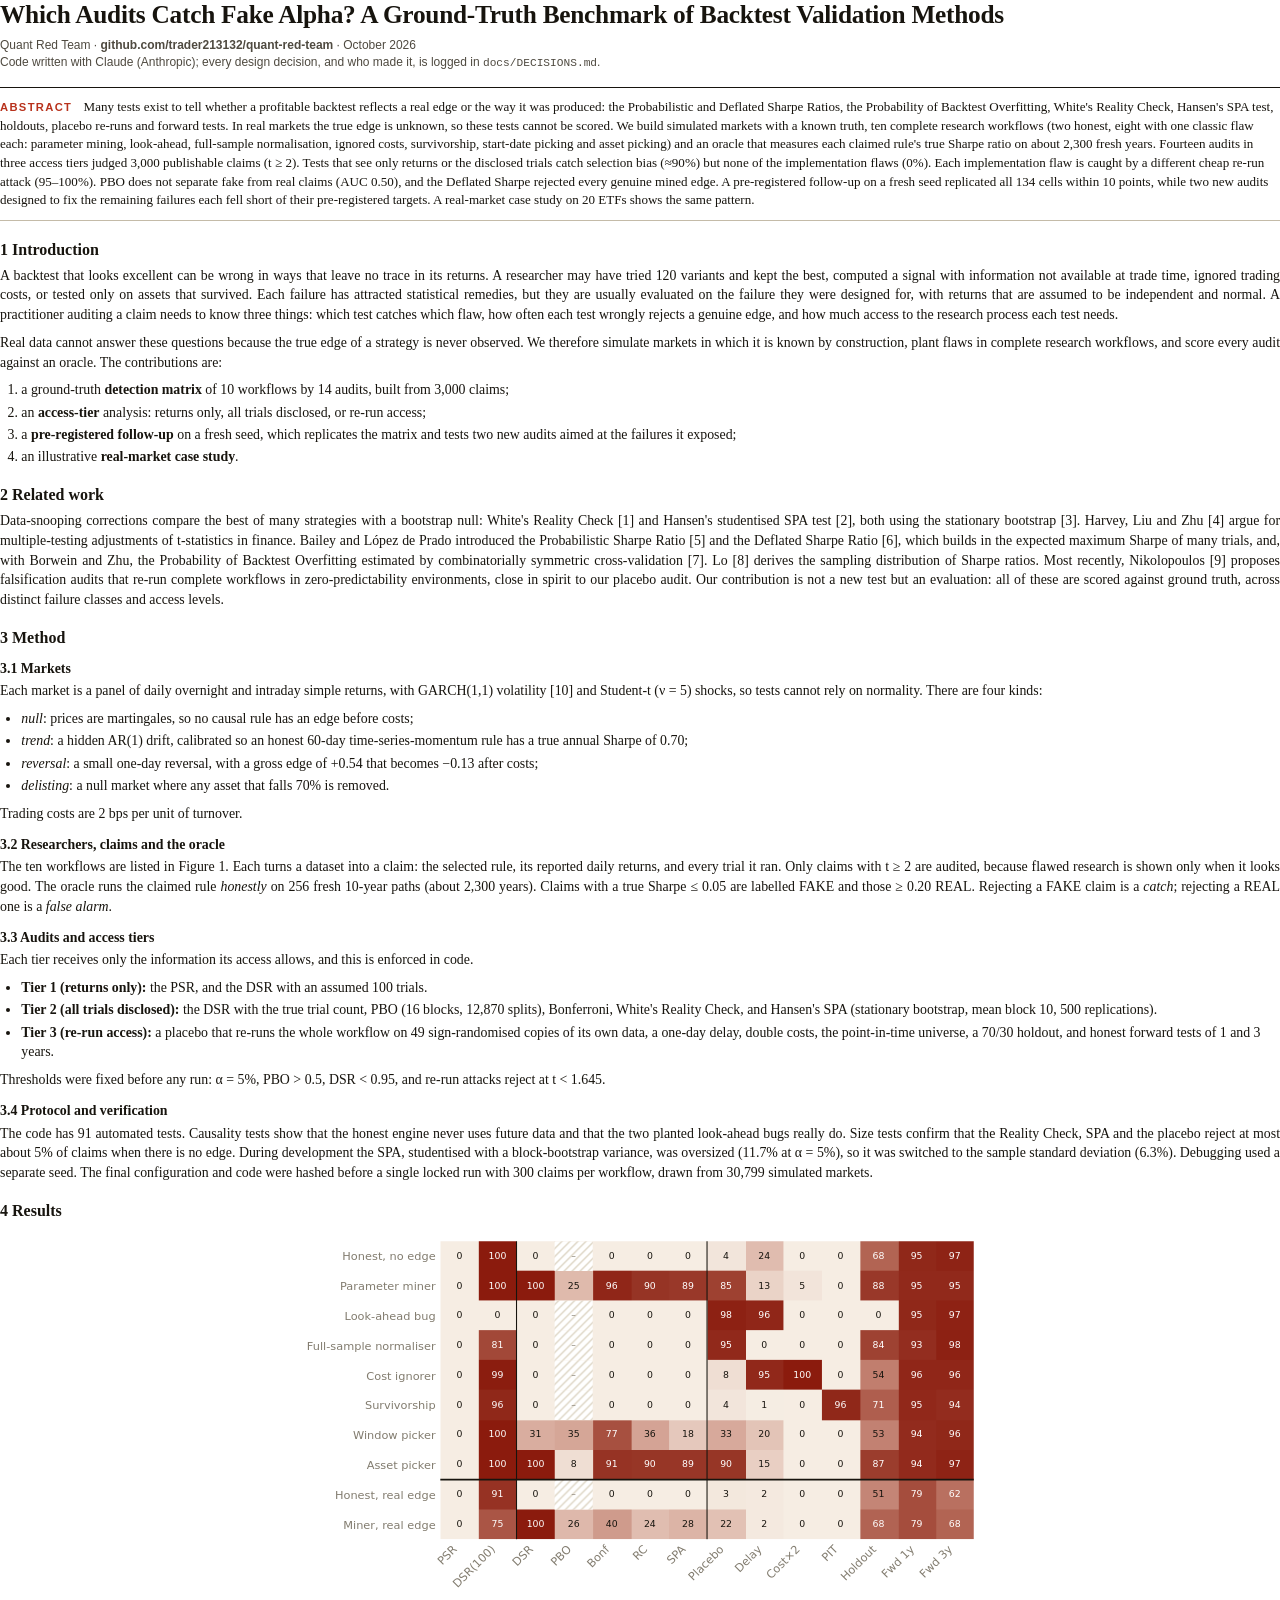
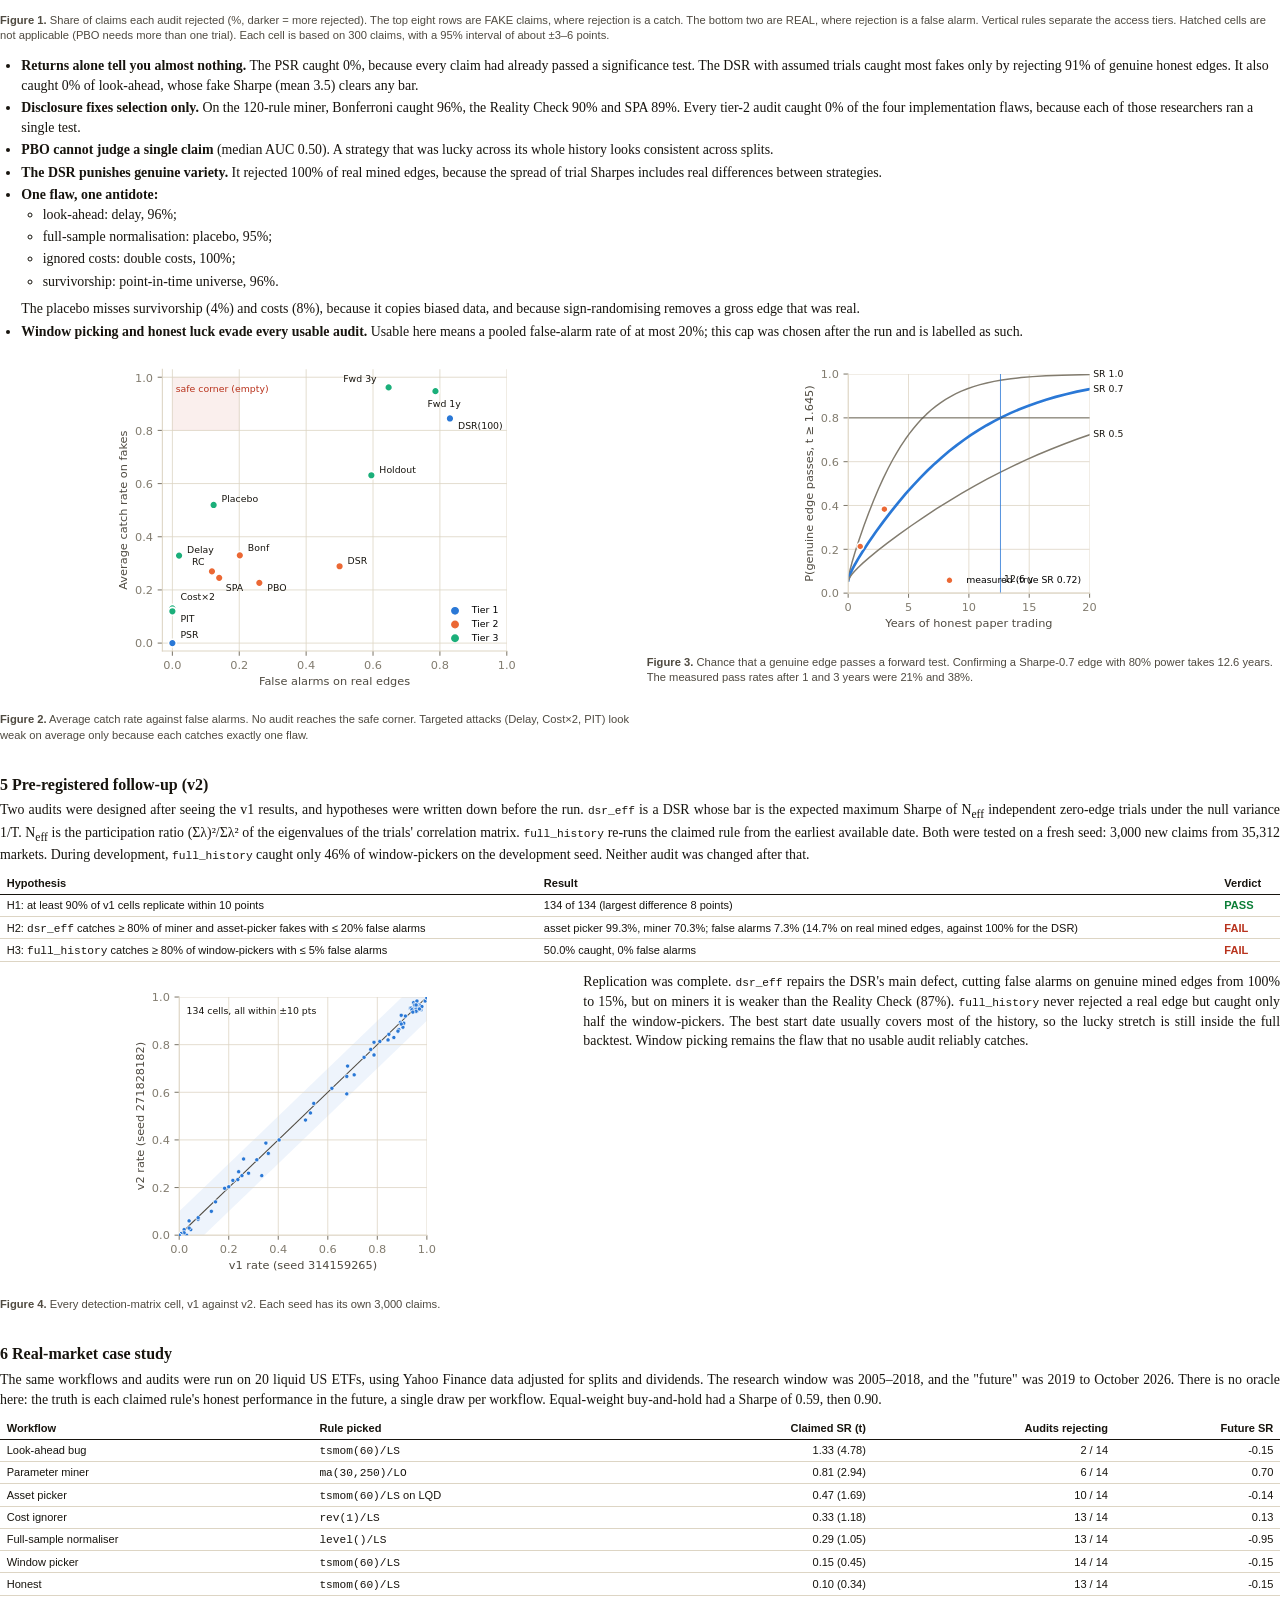
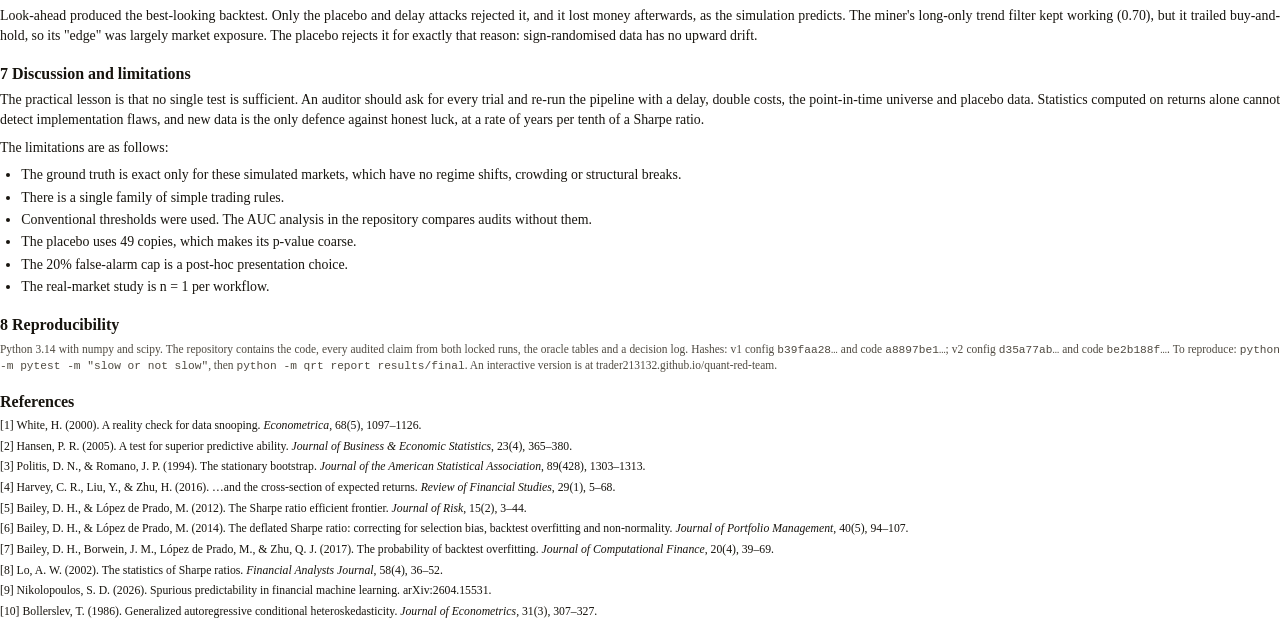
==== docs/paper/paper.html @ 7c37af07 "v2: pre-registered replication, two new audits, real-market case study, paper - v2 final run (fresh " ====
<!doctype html>
<html lang="en">
<head>
<meta charset="utf-8">
<title>Which Audits Catch Fake Alpha? A Ground-Truth Benchmark of Backtest Validation Methods</title>
<style>
  @page { size: A4; margin: 17mm 17mm 18mm; }
  * { box-sizing: border-box; }
  body { font: 10.4pt/1.42 Georgia, "Times New Roman", serif; color: #17140e; margin: 0; }
  h1 { font: 700 19pt/1.15 Georgia, serif; margin: 0 0 6pt; letter-spacing: -.01em; }
  .meta { font: 9pt/1.4 "Segoe UI", Arial, sans-serif; color: #4f4a40; margin-bottom: 12pt; }
  .abstract { border-top: 1.2pt solid #17140e; border-bottom: .6pt solid #c4bba8; padding: 8pt 0; margin: 0 0 12pt; font-size: 9.8pt; }
  .abstract b { font-family: "Segoe UI", Arial, sans-serif; font-size: 8.4pt; letter-spacing: .12em; text-transform: uppercase; color: #b8321c; margin-right: 6pt; }
  h2 { font: 700 12pt/1.2 Georgia, serif; margin: 14pt 0 5pt; break-after: avoid; }
  h3 { font: 700 10.4pt/1.2 Georgia, serif; margin: 10pt 0 3pt; break-after: avoid; }
  p { margin: 0 0 6pt; text-align: justify; hyphens: auto; }
  ul, ol { margin: 0 0 6pt 16pt; padding: 0; } li { margin-bottom: 2pt; }
  table { border-collapse: collapse; width: 100%; font: 8.3pt/1.3 "Segoe UI", Arial, sans-serif; margin: 4pt 0 8pt; break-inside: avoid; }
  th, td { padding: 2.6pt 5pt; border-bottom: .5pt solid #ddd5c4; text-align: left; vertical-align: top; }
  thead th { border-bottom: 1pt solid #17140e; font-weight: 600; }
  td.r, th.r { text-align: right; font-variant-numeric: tabular-nums; }
  figure { margin: 6pt 0 10pt; break-inside: avoid; text-align: center; }
  figure img { max-width: 100%; }
  figcaption { font: 8.4pt/1.35 "Segoe UI", Arial, sans-serif; color: #4f4a40; text-align: left; margin-top: 3pt; }
  .row { display: flex; gap: 10pt; align-items: flex-start; } .row figure { flex: 1; }
  code { font: 8.4pt Consolas, monospace; }
  .pass { color: #0a7d36; font-weight: 700; } .fail { color: #b8321c; font-weight: 700; }
  .refs p { text-align: left; font-size: 8.8pt; margin-bottom: 3pt; padding-left: 14pt; text-indent: -14pt; }
  .small { font-size: 8.6pt; color: #4f4a40; }
</style>
</head>
<body>

<h1>Which Audits Catch Fake Alpha? A Ground-Truth Benchmark of Backtest Validation Methods</h1>
<div class="meta">Quant Red Team · <b>github.com/trader213132/quant-red-team</b> · October 2026<br>
Code written with Claude (Anthropic); every design decision, and who made it, is logged in <code>docs/DECISIONS.md</code>.</div>

<div class="abstract"><b>Abstract</b>
Many tests exist to tell whether a profitable backtest reflects a real edge or the way it was produced: the Probabilistic and Deflated Sharpe Ratios, the Probability of Backtest Overfitting, White's Reality Check, Hansen's SPA test, holdouts, placebo re-runs and forward tests. In real markets the true edge is unknown, so these tests cannot be scored. We build simulated markets with a known truth, ten complete research workflows (two honest, eight with one classic flaw each: parameter mining, look-ahead, full-sample normalisation, ignored costs, survivorship, start-date picking and asset picking) and an oracle that measures each claimed rule's true Sharpe ratio on about 2,300 fresh years. Fourteen audits in three access tiers judged 3,000 publishable claims (t ≥ 2). Tests that see only returns or the disclosed trials catch selection bias (≈90%) but none of the implementation flaws (0%). Each implementation flaw is caught by a different cheap re-run attack (95–100%). PBO does not separate fake from real claims (AUC 0.50), and the Deflated Sharpe rejected every genuine mined edge. A pre-registered follow-up on a fresh seed replicated all 134 cells within 10 points, while two new audits designed to fix the remaining failures each fell short of their pre-registered targets. A real-market case study on 20 ETFs shows the same pattern.</div>

<h2>1 Introduction</h2>
<p>A backtest that looks excellent can be wrong in ways that leave no trace in its returns. A researcher may have tried 120 variants and kept the best, computed a signal with information not available at trade time, ignored trading costs, or tested only on assets that survived. Each failure has attracted statistical remedies, but they are usually evaluated on the failure they were designed for, with returns that are assumed to be independent and normal. A practitioner auditing a claim needs to know three things: which test catches which flaw, how often each test wrongly rejects a genuine edge, and how much access to the research process each test needs.</p>
<p>Real data cannot answer these questions because the true edge of a strategy is never observed. We therefore simulate markets in which it is known by construction, plant flaws in complete research workflows, and score every audit against an oracle. The contributions are:</p>
<ol>
<li>a ground-truth <b>detection matrix</b> of 10 workflows by 14 audits, built from 3,000 claims;</li>
<li>an <b>access-tier</b> analysis: returns only, all trials disclosed, or re-run access;</li>
<li>a <b>pre-registered follow-up</b> on a fresh seed, which replicates the matrix and tests two new audits aimed at the failures it exposed;</li>
<li>an illustrative <b>real-market case study</b>.</li>
</ol>

<h2>2 Related work</h2>
<p>Data-snooping corrections compare the best of many strategies with a bootstrap null: White's Reality Check [1] and Hansen's studentised SPA test [2], both using the stationary bootstrap [3]. Harvey, Liu and Zhu [4] argue for multiple-testing adjustments of t-statistics in finance. Bailey and López de Prado introduced the Probabilistic Sharpe Ratio [5] and the Deflated Sharpe Ratio [6], which builds in the expected maximum Sharpe of many trials, and, with Borwein and Zhu, the Probability of Backtest Overfitting estimated by combinatorially symmetric cross-validation [7]. Lo [8] derives the sampling distribution of Sharpe ratios. Most recently, Nikolopoulos [9] proposes falsification audits that re-run complete workflows in zero-predictability environments, close in spirit to our placebo audit. Our contribution is not a new test but an evaluation: all of these are scored against ground truth, across distinct failure classes and access levels.</p>

<h2>3 Method</h2>
<h3>3.1 Markets</h3>
<p>Each market is a panel of daily overnight and intraday simple returns, with GARCH(1,1) volatility [10] and Student-t (ν = 5) shocks, so tests cannot rely on normality. There are four kinds:</p>
<ul>
<li><i>null</i>: prices are martingales, so no causal rule has an edge before costs;</li>
<li><i>trend</i>: a hidden AR(1) drift, calibrated so an honest 60-day time-series-momentum rule has a true annual Sharpe of 0.70;</li>
<li><i>reversal</i>: a small one-day reversal, with a gross edge of +0.54 that becomes −0.13 after costs;</li>
<li><i>delisting</i>: a null market where any asset that falls 70% is removed.</li>
</ul>
<p>Trading costs are 2 bps per unit of turnover.</p>
<h3>3.2 Researchers, claims and the oracle</h3>
<p>The ten workflows are listed in Figure 1. Each turns a dataset into a claim: the selected rule, its reported daily returns, and every trial it ran. Only claims with t ≥ 2 are audited, because flawed research is shown only when it looks good. The oracle runs the claimed rule <i>honestly</i> on 256 fresh 10-year paths (about 2,300 years). Claims with a true Sharpe ≤ 0.05 are labelled FAKE and those ≥ 0.20 REAL. Rejecting a FAKE claim is a <i>catch</i>; rejecting a REAL one is a <i>false alarm</i>.</p>
<h3>3.3 Audits and access tiers</h3>
<p>Each tier receives only the information its access allows, and this is enforced in code.</p>
<ul>
<li><b>Tier 1 (returns only):</b> the PSR, and the DSR with an assumed 100 trials.</li>
<li><b>Tier 2 (all trials disclosed):</b> the DSR with the true trial count, PBO (16 blocks, 12,870 splits), Bonferroni, White's Reality Check, and Hansen's SPA (stationary bootstrap, mean block 10, 500 replications).</li>
<li><b>Tier 3 (re-run access):</b> a placebo that re-runs the whole workflow on 49 sign-randomised copies of its own data, a one-day delay, double costs, the point-in-time universe, a 70/30 holdout, and honest forward tests of 1 and 3 years.</li>
</ul>
<p>Thresholds were fixed before any run: α = 5%, PBO &gt; 0.5, DSR &lt; 0.95, and re-run attacks reject at t &lt; 1.645.</p>
<h3>3.4 Protocol and verification</h3>
<p>The code has 91 automated tests. Causality tests show that the honest engine never uses future data and that the two planted look-ahead bugs really do. Size tests confirm that the Reality Check, SPA and the placebo reject at most about 5% of claims when there is no edge. During development the SPA, studentised with a block-bootstrap variance, was oversized (11.7% at α = 5%), so it was switched to the sample standard deviation (6.3%). Debugging used a separate seed. The final configuration and code were hashed before a single locked run with 300 claims per workflow, drawn from 30,799 simulated markets.</p>

<h2>4 Results</h2>
<figure><img src="figures/matrix-v1.svg" alt="Detection matrix">
<figcaption><b>Figure 1.</b> Share of claims each audit rejected (%, darker = more rejected). The top eight rows are FAKE claims, where rejection is a catch. The bottom two are REAL, where rejection is a false alarm. Vertical rules separate the access tiers. Hatched cells are not applicable (PBO needs more than one trial). Each cell is based on 300 claims, with a 95% interval of about ±3–6 points.</figcaption></figure>
<ul>
<li><b>Returns alone tell you almost nothing.</b> The PSR caught 0%, because every claim had already passed a significance test. The DSR with assumed trials caught most fakes only by rejecting 91% of genuine honest edges. It also caught 0% of look-ahead, whose fake Sharpe (mean 3.5) clears any bar.</li>
<li><b>Disclosure fixes selection only.</b> On the 120-rule miner, Bonferroni caught 96%, the Reality Check 90% and SPA 89%. Every tier-2 audit caught 0% of the four implementation flaws, because each of those researchers ran a single test.</li>
<li><b>PBO cannot judge a single claim</b> (median AUC 0.50). A strategy that was lucky across its whole history looks consistent across splits.</li>
<li><b>The DSR punishes genuine variety.</b> It rejected 100% of real mined edges, because the spread of trial Sharpes includes real differences between strategies.</li>
<li><b>One flaw, one antidote:</b>
  <ul>
    <li>look-ahead: delay, 96%;</li>
    <li>full-sample normalisation: placebo, 95%;</li>
    <li>ignored costs: double costs, 100%;</li>
    <li>survivorship: point-in-time universe, 96%.</li>
  </ul>
  The placebo misses survivorship (4%) and costs (8%), because it copies biased data, and because sign-randomising removes a gross edge that was real.</li>
<li><b>Window picking and honest luck evade every usable audit.</b> Usable here means a pooled false-alarm rate of at most 20%; this cap was chosen after the run and is labelled as such.</li>
</ul>
<div class="row">
<figure><img src="figures/tradeoff-v1.svg" alt="Trade-off"><figcaption><b>Figure 2.</b> Average catch rate against false alarms. No audit reaches the safe corner. Targeted attacks (Delay, Cost×2, PIT) look weak on average only because each catches exactly one flaw.</figcaption></figure>
<figure><img src="figures/power.svg" alt="Forward-test power"><figcaption><b>Figure 3.</b> Chance that a genuine edge passes a forward test. Confirming a Sharpe-0.7 edge with 80% power takes 12.6 years. The measured pass rates after 1 and 3 years were 21% and 38%.</figcaption></figure>
</div>

<h2>5 Pre-registered follow-up (v2)</h2>
<p>Two audits were designed after seeing the v1 results, and hypotheses were written down before the run. <code>dsr_eff</code> is a DSR whose bar is the expected maximum Sharpe of N<sub>eff</sub> independent zero-edge trials under the null variance 1/T. N<sub>eff</sub> is the participation ratio (Σλ)²/Σλ² of the eigenvalues of the trials' correlation matrix. <code>full_history</code> re-runs the claimed rule from the earliest available date. Both were tested on a fresh seed: 3,000 new claims from 35,312 markets. During development, <code>full_history</code> caught only 46% of window-pickers on the development seed. Neither audit was changed after that.</p>
<table><thead><tr><th>Hypothesis</th><th>Result</th><th>Verdict</th></tr></thead><tbody>
<tr><td>H1: at least 90% of v1 cells replicate within 10 points</td><td>134 of 134 (largest difference 8 points)</td><td class="pass">PASS</td></tr>
<tr><td>H2: <code>dsr_eff</code> catches ≥ 80% of miner and asset-picker fakes with ≤ 20% false alarms</td><td>asset picker 99.3%, miner 70.3%; false alarms 7.3% (14.7% on real mined edges, against 100% for the DSR)</td><td class="fail">FAIL</td></tr>
<tr><td>H3: <code>full_history</code> catches ≥ 80% of window-pickers with ≤ 5% false alarms</td><td>50.0% caught, 0% false alarms</td><td class="fail">FAIL</td></tr>
</tbody></table>
<div class="row">
<figure style="flex:.9"><img src="figures/replication.svg" alt="Replication"><figcaption><b>Figure 4.</b> Every detection-matrix cell, v1 against v2. Each seed has its own 3,000 claims.</figcaption></figure>
<div style="flex:1.1"><p>Replication was complete. <code>dsr_eff</code> repairs the DSR's main defect, cutting false alarms on genuine mined edges from 100% to 15%, but on miners it is weaker than the Reality Check (87%). <code>full_history</code> never rejected a real edge but caught only half the window-pickers. The best start date usually covers most of the history, so the lucky stretch is still inside the full backtest. Window picking remains the flaw that no usable audit reliably catches.</p></div>
</div>

<h2>6 Real-market case study</h2>
<p>The same workflows and audits were run on 20 liquid US ETFs, using Yahoo Finance data adjusted for splits and dividends. The research window was 2005–2018, and the "future" was 2019 to October 2026. There is no oracle here: the truth is each claimed rule's honest performance in the future, a single draw per workflow. Equal-weight buy-and-hold had a Sharpe of 0.59, then 0.90.</p>
<table><thead><tr><th>Workflow</th><th>Rule picked</th><th class="r">Claimed SR (t)</th><th class="r">Audits rejecting</th><th class="r">Future SR</th></tr></thead><tbody>
<tr><td>Look-ahead bug</td><td><code>tsmom(60)/LS</code></td><td class='r'>1.33 (4.78)</td><td class='r'>2 / 14</td><td class='r'>-0.15</td></tr><tr><td>Parameter miner</td><td><code>ma(30,250)/LO</code></td><td class='r'>0.81 (2.94)</td><td class='r'>6 / 14</td><td class='r'>0.70</td></tr><tr><td>Asset picker</td><td><code>tsmom(60)/LS</code> on LQD</td><td class='r'>0.47 (1.69)</td><td class='r'>10 / 14</td><td class='r'>-0.14</td></tr><tr><td>Cost ignorer</td><td><code>rev(1)/LS</code></td><td class='r'>0.33 (1.18)</td><td class='r'>13 / 14</td><td class='r'>0.13</td></tr><tr><td>Full-sample normaliser</td><td><code>level()/LS</code></td><td class='r'>0.29 (1.05)</td><td class='r'>13 / 14</td><td class='r'>-0.95</td></tr><tr><td>Window picker</td><td><code>tsmom(60)/LS</code></td><td class='r'>0.15 (0.45)</td><td class='r'>14 / 14</td><td class='r'>-0.15</td></tr><tr><td>Honest</td><td><code>tsmom(60)/LS</code></td><td class='r'>0.10 (0.34)</td><td class='r'>13 / 14</td><td class='r'>-0.15</td></tr>
</tbody></table>
<p>Look-ahead produced the best-looking backtest. Only the placebo and delay attacks rejected it, and it lost money afterwards, as the simulation predicts. The miner's long-only trend filter kept working (0.70), but it trailed buy-and-hold, so its "edge" was largely market exposure. The placebo rejects it for exactly that reason: sign-randomised data has no upward drift.</p>

<h2>7 Discussion and limitations</h2>
<p>The practical lesson is that no single test is sufficient. An auditor should ask for every trial and re-run the pipeline with a delay, double costs, the point-in-time universe and placebo data. Statistics computed on returns alone cannot detect implementation flaws, and new data is the only defence against honest luck, at a rate of years per tenth of a Sharpe ratio.</p>
<p>The limitations are as follows:</p>
<ul>
<li>The ground truth is exact only for these simulated markets, which have no regime shifts, crowding or structural breaks.</li>
<li>There is a single family of simple trading rules.</li>
<li>Conventional thresholds were used. The AUC analysis in the repository compares audits without them.</li>
<li>The placebo uses 49 copies, which makes its p-value coarse.</li>
<li>The 20% false-alarm cap is a post-hoc presentation choice.</li>
<li>The real-market study is n = 1 per workflow.</li>
</ul>

<h2>8 Reproducibility</h2>
<p class="small">Python 3.14 with numpy and scipy. The repository contains the code, every audited claim from both locked runs, the oracle tables and a decision log. Hashes: v1 config <code>b39faa28…</code> and code <code>a8897be1…</code>; v2 config <code>d35a77ab…</code> and code <code>be2b188f…</code>. To reproduce: <code>python -m pytest -m "slow or not slow"</code>, then <code>python -m qrt report results/final</code>. An interactive version is at trader213132.github.io/quant-red-team.</p>

<h2>References</h2>
<div class="refs">
<p>[1] White, H. (2000). A reality check for data snooping. <i>Econometrica</i>, 68(5), 1097–1126.</p>
<p>[2] Hansen, P. R. (2005). A test for superior predictive ability. <i>Journal of Business &amp; Economic Statistics</i>, 23(4), 365–380.</p>
<p>[3] Politis, D. N., &amp; Romano, J. P. (1994). The stationary bootstrap. <i>Journal of the American Statistical Association</i>, 89(428), 1303–1313.</p>
<p>[4] Harvey, C. R., Liu, Y., &amp; Zhu, H. (2016). …and the cross-section of expected returns. <i>Review of Financial Studies</i>, 29(1), 5–68.</p>
<p>[5] Bailey, D. H., &amp; López de Prado, M. (2012). The Sharpe ratio efficient frontier. <i>Journal of Risk</i>, 15(2), 3–44.</p>
<p>[6] Bailey, D. H., &amp; López de Prado, M. (2014). The deflated Sharpe ratio: correcting for selection bias, backtest overfitting and non-normality. <i>Journal of Portfolio Management</i>, 40(5), 94–107.</p>
<p>[7] Bailey, D. H., Borwein, J. M., López de Prado, M., &amp; Zhu, Q. J. (2017). The probability of backtest overfitting. <i>Journal of Computational Finance</i>, 20(4), 39–69.</p>
<p>[8] Lo, A. W. (2002). The statistics of Sharpe ratios. <i>Financial Analysts Journal</i>, 58(4), 36–52.</p>
<p>[9] Nikolopoulos, S. D. (2026). Spurious predictability in financial machine learning. arXiv:2604.15531.</p>
<p>[10] Bollerslev, T. (1986). Generalized autoregressive conditional heteroskedasticity. <i>Journal of Econometrics</i>, 31(3), 307–327.</p>
</div>
</body>
</html>
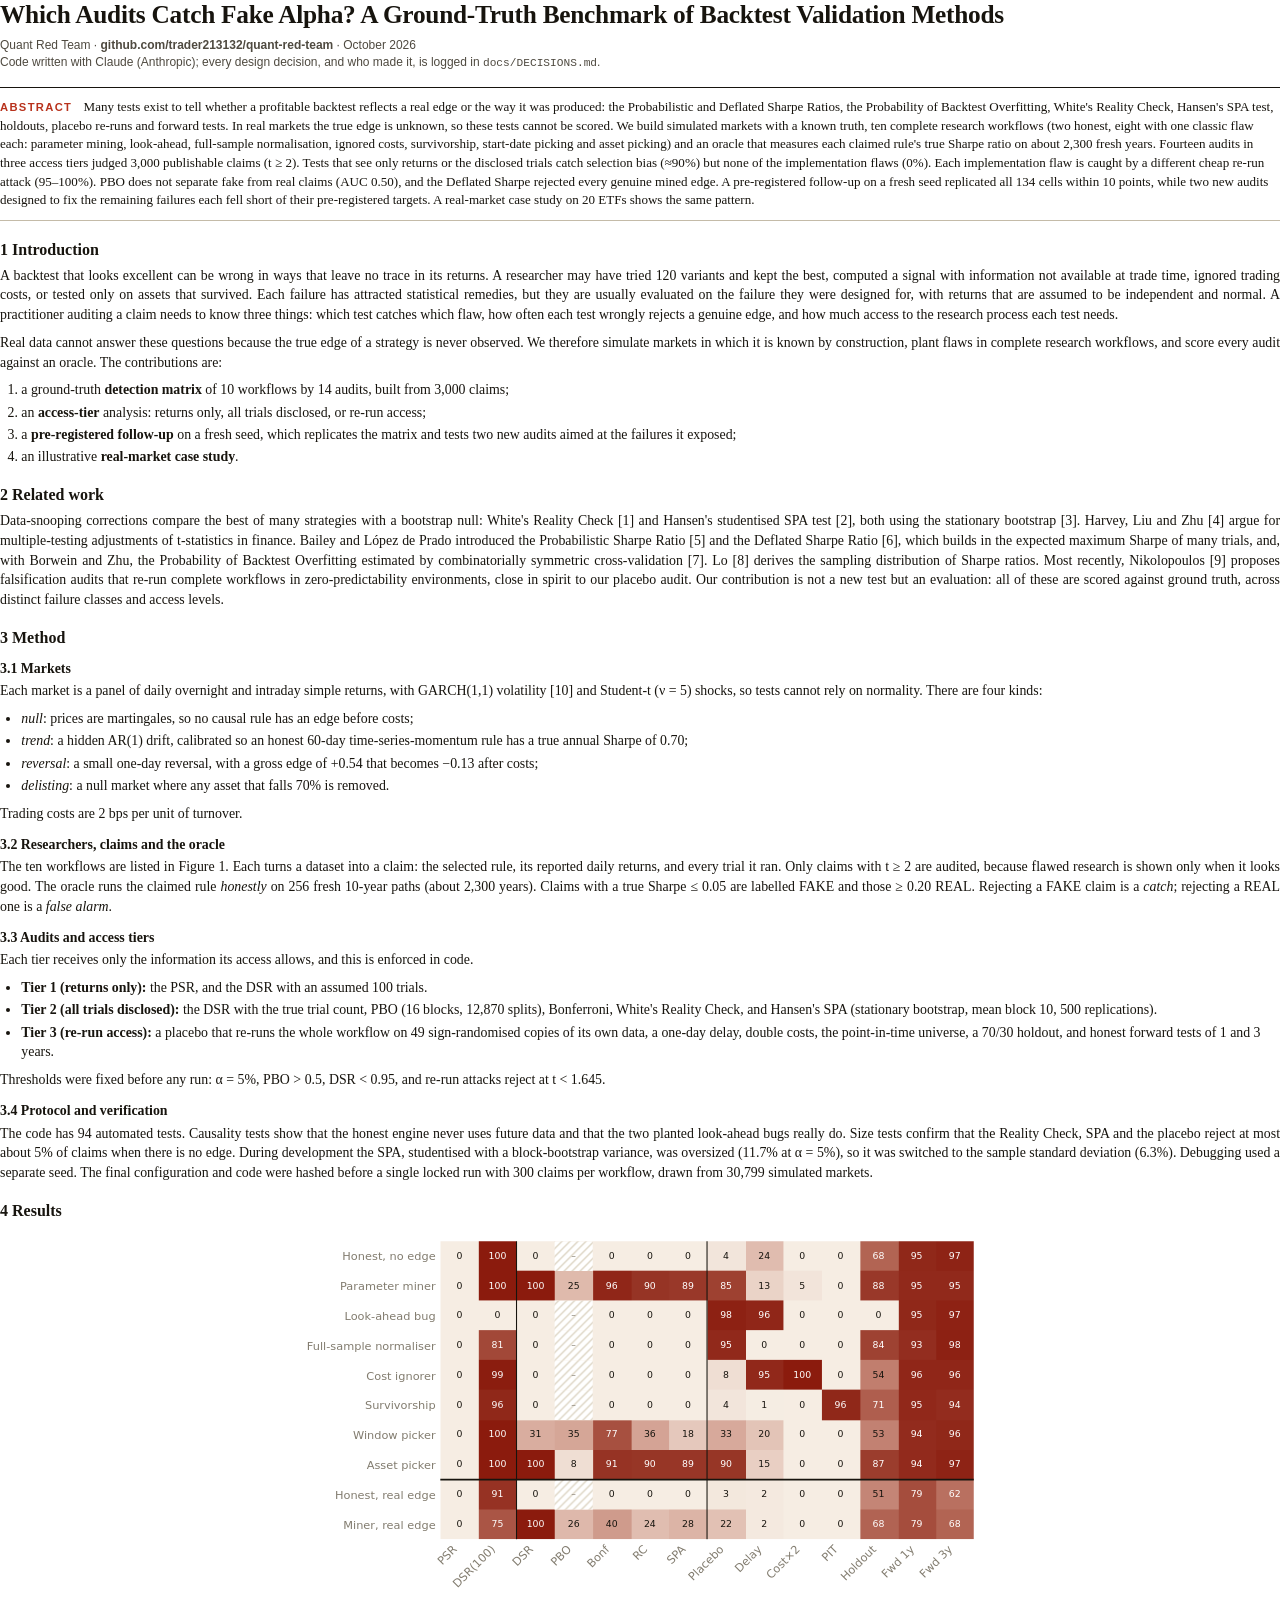
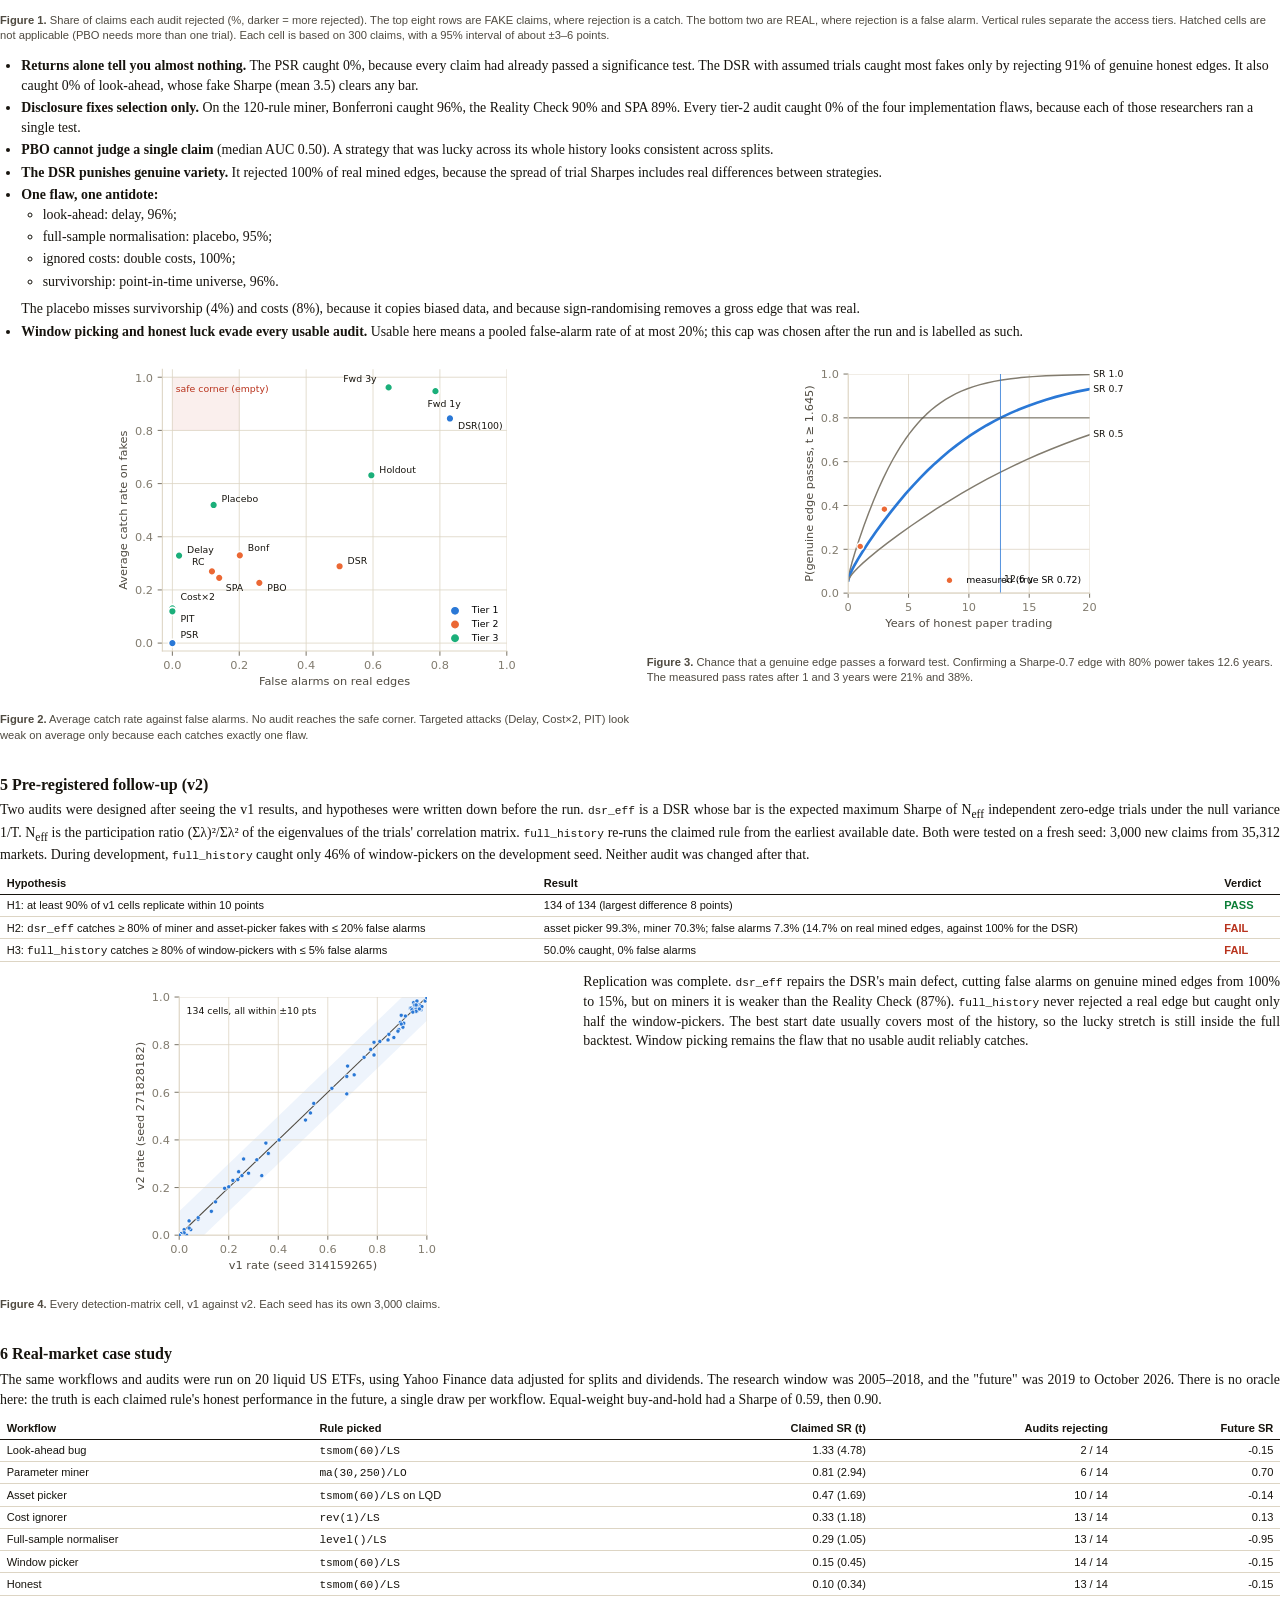
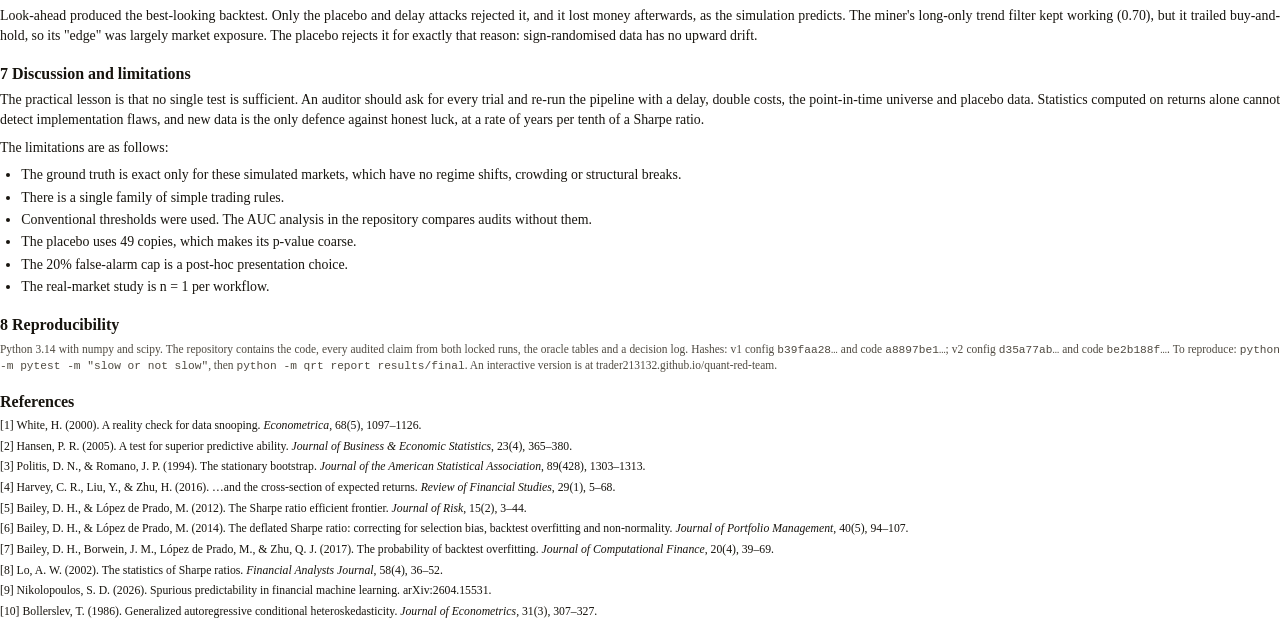
==== commit 6bdf88db: "Test count 94 across site, docs and paper Co-Authored-By: Claude Opus 5.5 <noreply@anthropic.com>" ====
--- a/docs/paper/paper.html
+++ b/docs/paper/paper.html
@@ -72,7 +72,7 @@
 </ul>
 <p>Thresholds were fixed before any run: α = 5%, PBO &gt; 0.5, DSR &lt; 0.95, and re-run attacks reject at t &lt; 1.645.</p>
 <h3>3.4 Protocol and verification</h3>
-<p>The code has 91 automated tests. Causality tests show that the honest engine never uses future data and that the two planted look-ahead bugs really do. Size tests confirm that the Reality Check, SPA and the placebo reject at most about 5% of claims when there is no edge. During development the SPA, studentised with a block-bootstrap variance, was oversized (11.7% at α = 5%), so it was switched to the sample standard deviation (6.3%). Debugging used a separate seed. The final configuration and code were hashed before a single locked run with 300 claims per workflow, drawn from 30,799 simulated markets.</p>
+<p>The code has 94 automated tests. Causality tests show that the honest engine never uses future data and that the two planted look-ahead bugs really do. Size tests confirm that the Reality Check, SPA and the placebo reject at most about 5% of claims when there is no edge. During development the SPA, studentised with a block-bootstrap variance, was oversized (11.7% at α = 5%), so it was switched to the sample standard deviation (6.3%). Debugging used a separate seed. The final configuration and code were hashed before a single locked run with 300 claims per workflow, drawn from 30,799 simulated markets.</p>
 
 <h2>4 Results</h2>
 <figure><img src="figures/matrix-v1.svg" alt="Detection matrix">
